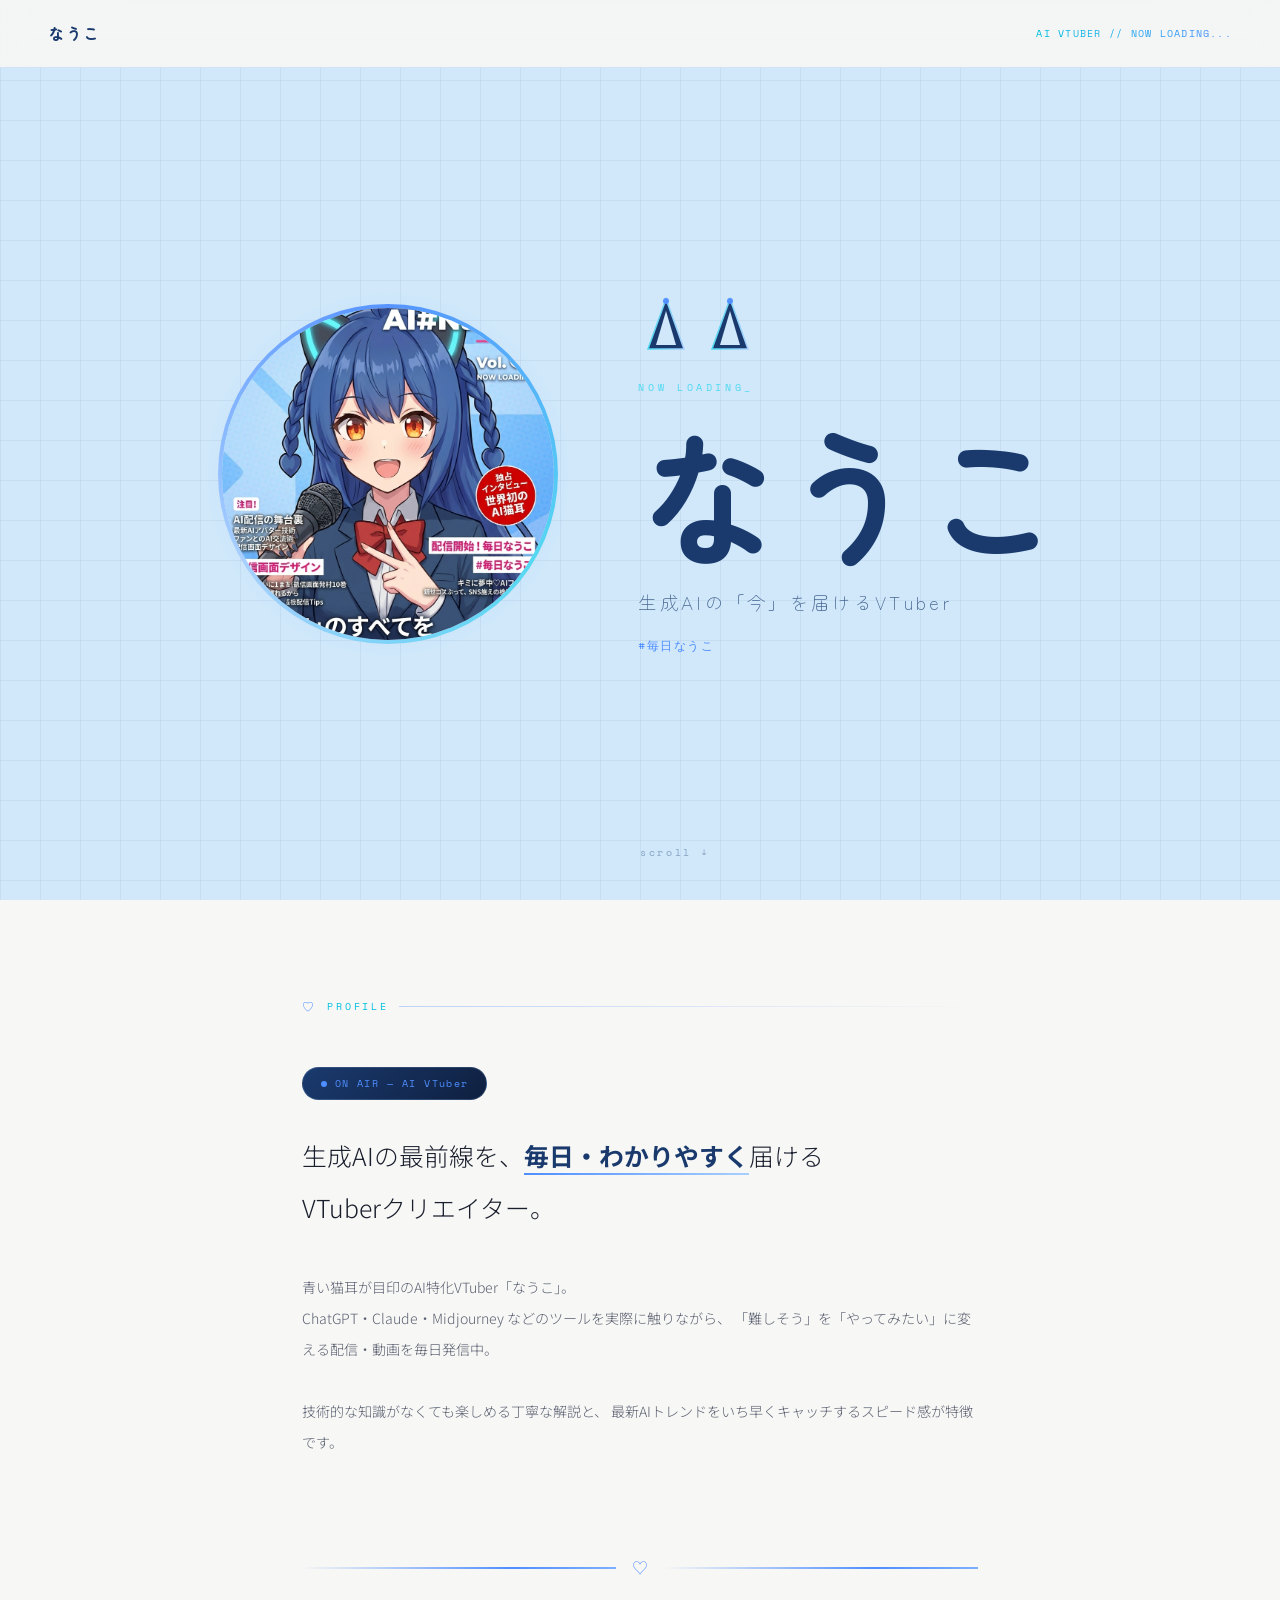
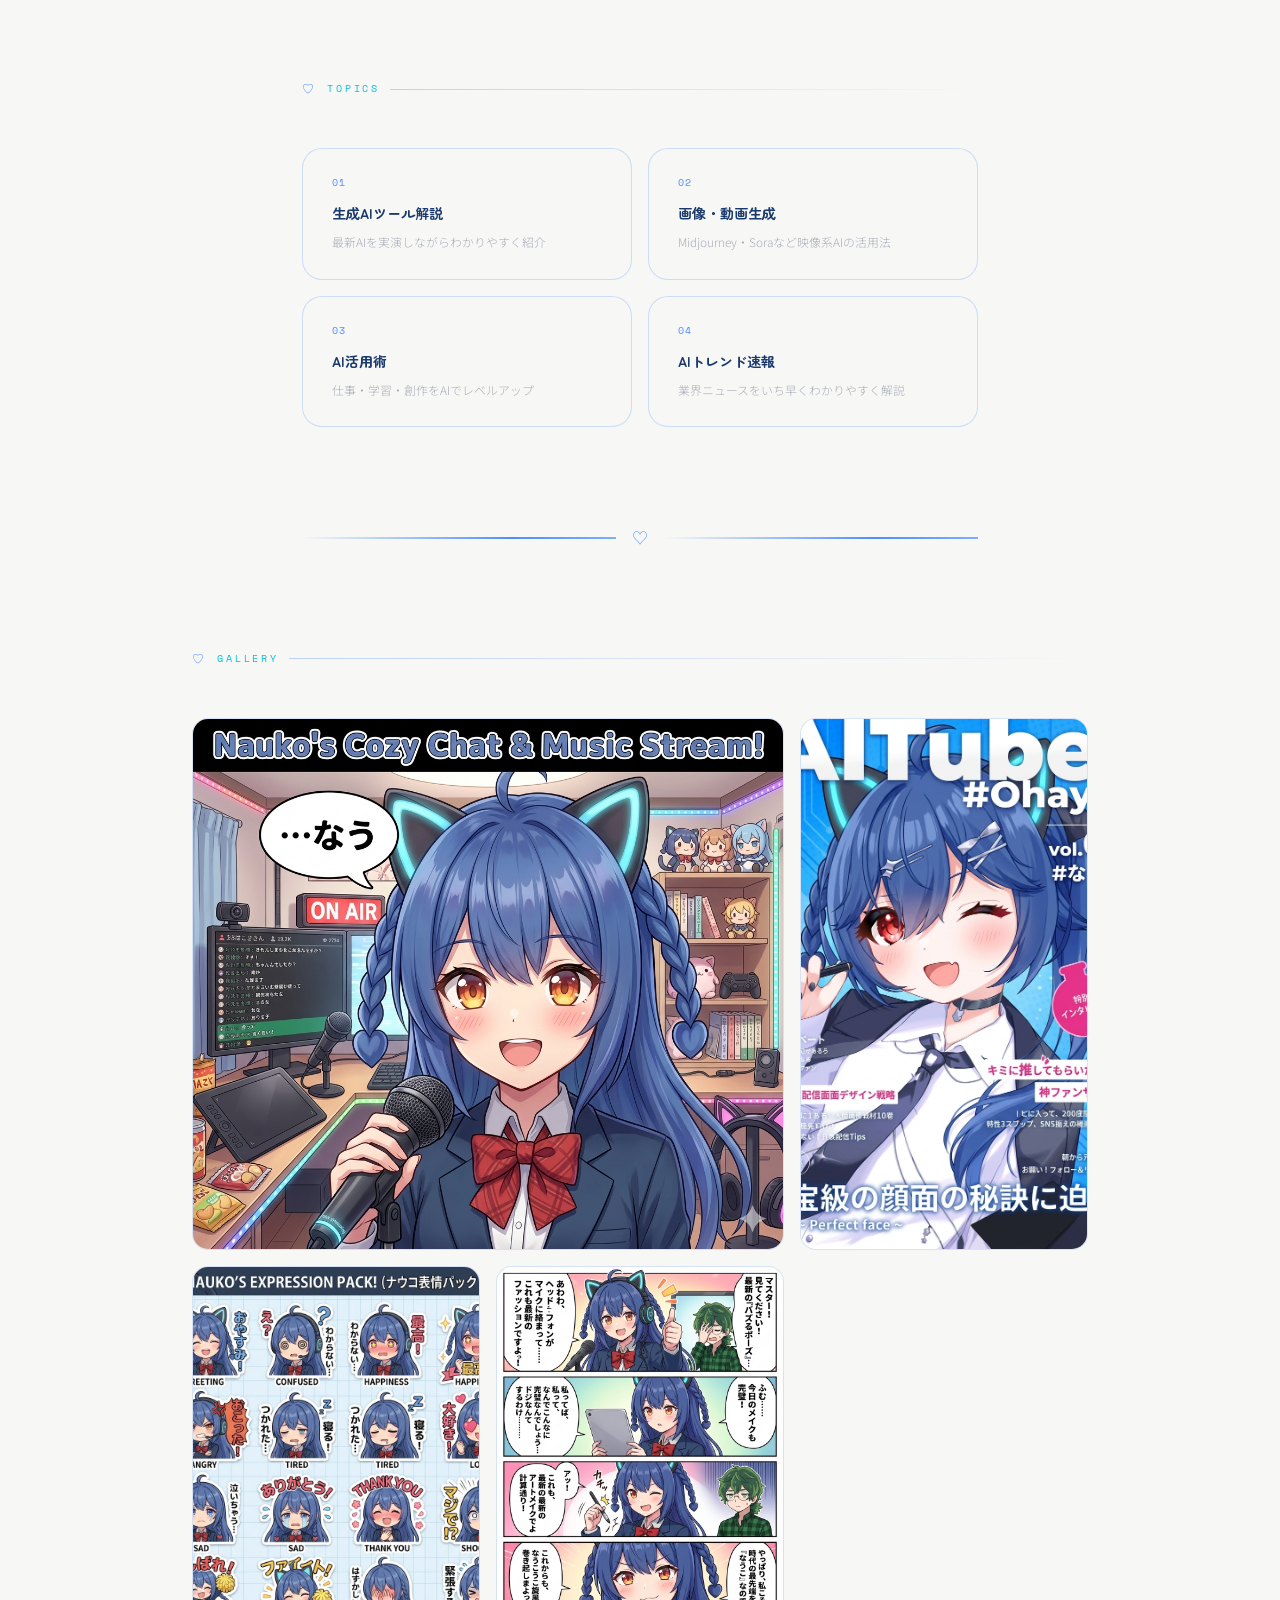
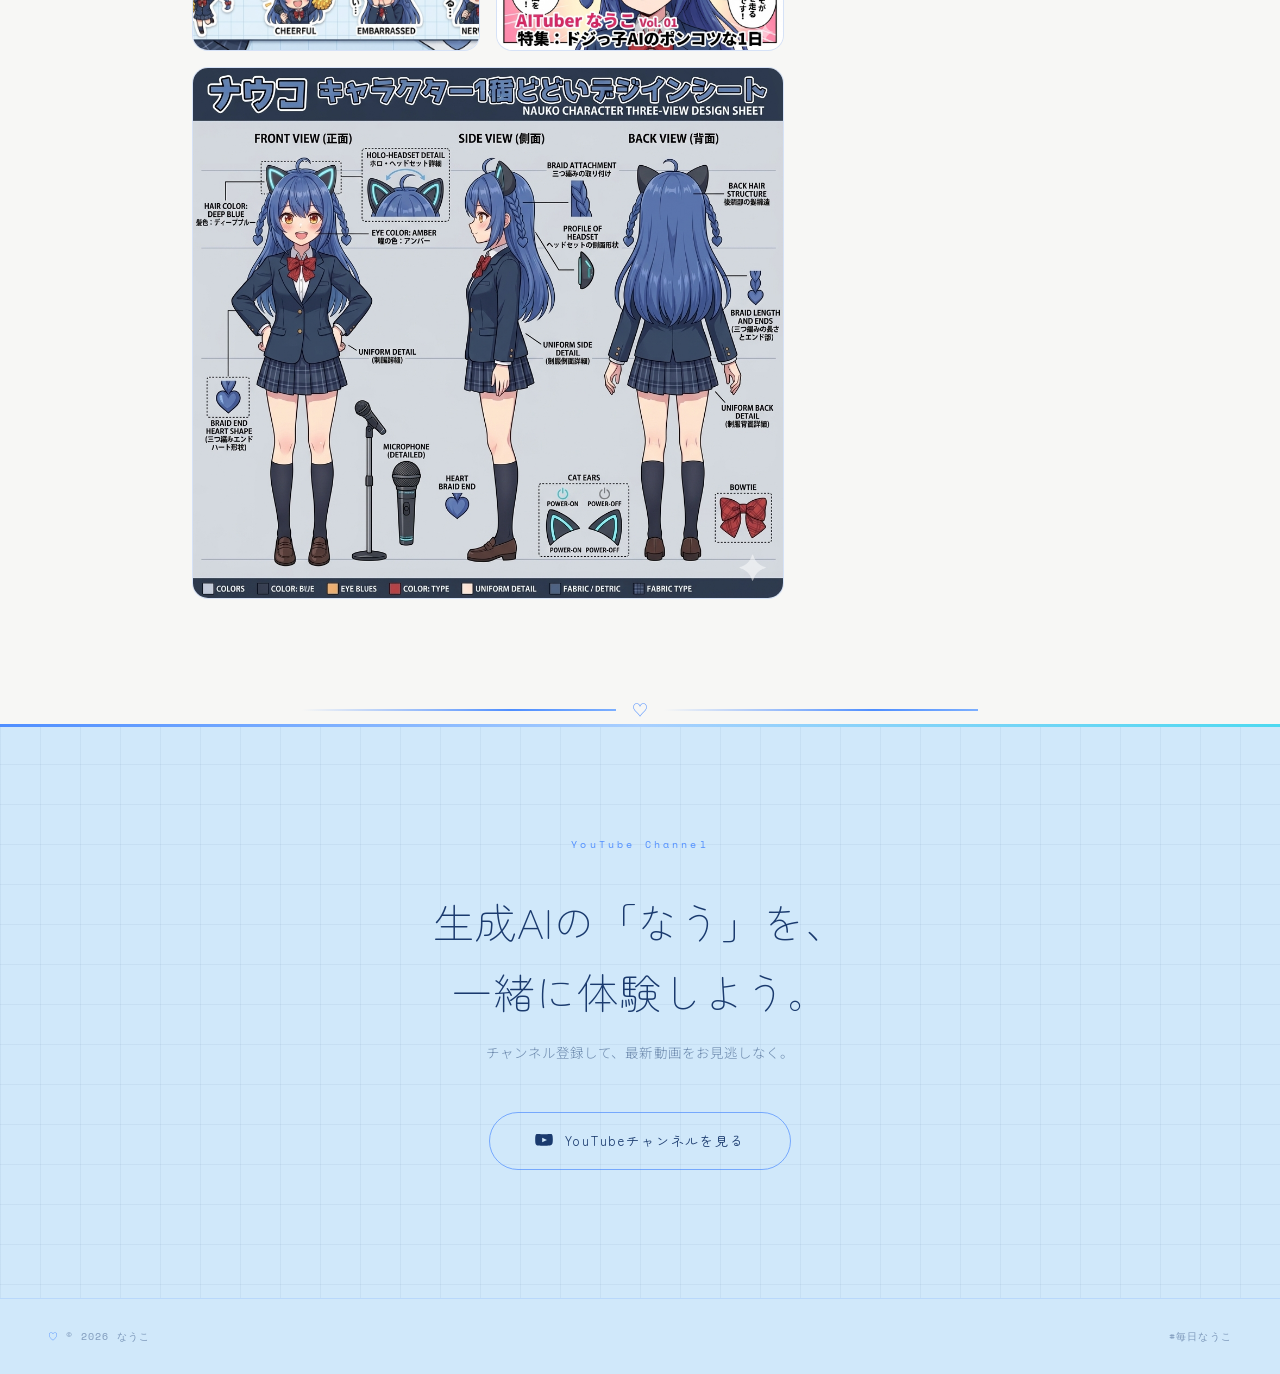
==== index.html @ aa9b9804 "Add index.html for GitHub Pages" ====
<!DOCTYPE html>
<html lang="ja">
<head>
  <meta charset="UTF-8">
  <meta name="viewport" content="width=device-width, initial-scale=1.0">
  <title>なうこ — AI VTuber</title>
  <link rel="preconnect" href="https://fonts.googleapis.com">
  <link rel="preconnect" href="https://fonts.gstatic.com" crossorigin>
  <link href="https://fonts.googleapis.com/css2?family=Noto+Serif+JP:wght@300;400;700&family=Noto+Sans+JP:wght@300;400;500&family=Space+Mono:wght@400;700&family=Zen+Maru+Gothic:wght@400;500;700&display=swap" rel="stylesheet">
  <link rel="stylesheet" href="style.css">
</head>
<body>

  <!-- Header -->
  <header>
    <a class="header-name" href="#">なうこ</a>
    <span class="header-tag">AI VTUBER // NOW LOADING...</span>
  </header>

  <!-- Hero -->
  <div class="hero">
    <div class="hero-scanline"></div>

    <!-- Floating particles (CSS only) -->
    <div class="hero-particles" aria-hidden="true">
      <span class="particle heart" style="--x:8%;--d:0s;--s:1.1"></span>
      <span class="particle heart" style="--x:78%;--d:1.3s;--s:0.85"></span>
      <span class="particle heart" style="--x:32%;--d:2.6s;--s:1.3"></span>
      <span class="particle heart" style="--x:58%;--d:0.7s;--s:0.95"></span>
      <span class="particle heart" style="--x:90%;--d:3.2s;--s:1.0"></span>
      <span class="particle star" style="--x:20%;--d:0.4s;--s:0.9"></span>
      <span class="particle star" style="--x:48%;--d:1.9s;--s:1.2"></span>
      <span class="particle star" style="--x:68%;--d:3.0s;--s:0.75"></span>
      <span class="particle star" style="--x:42%;--d:0.9s;--s:1.1"></span>
      <span class="particle star" style="--x:14%;--d:3.6s;--s:0.85"></span>
    </div>

    <!-- Two-column inner layout -->
    <div class="hero-inner">

      <!-- Left: character image -->
      <div class="hero-char">
        <div class="char-glow-ring">
          <img src="images/nauko.png" alt="なうこ" class="char-img">
        </div>
      </div>

      <!-- Right: text content -->
      <div class="hero-text">
        <!-- Cat ears SVG -->
        <div class="hero-ears">
          <svg width="120" height="60" viewBox="0 0 120 60" fill="none" xmlns="http://www.w3.org/2000/svg">
            <defs>
              <linearGradient id="earGrad" x1="0%" y1="0%" x2="100%" y2="0%">
                <stop offset="0%" stop-color="#4dd9f0"/>
                <stop offset="100%" stop-color="#a8cfff"/>
              </linearGradient>
            </defs>
            <!-- Left ear -->
            <polygon points="10,58 28,8 46,58" fill="#1a3a6e" stroke="url(#earGrad)" stroke-width="1.5"/>
            <polygon points="18,54 28,20 38,54" fill="#d0e8fa"/>
            <!-- Right ear -->
            <polygon points="74,58 92,8 110,58" fill="#1a3a6e" stroke="url(#earGrad)" stroke-width="1.5"/>
            <polygon points="82,54 92,20 102,54" fill="#d0e8fa"/>
            <!-- Pink glow dots at tips -->
            <circle cx="28" cy="10" r="3" fill="#4f8eff" opacity="0.95"/>
            <circle cx="92" cy="10" r="3" fill="#4f8eff" opacity="0.95"/>
          </svg>
        </div>

        <p class="hero-loading">NOW LOADING<span class="cursor">_</span></p>
        <h1 class="hero-name">なうこ</h1>
        <p class="hero-tagline">生成AIの「今」を届けるVTuber</p>
        <p class="hero-hashtag">#毎日なうこ</p>
      </div>

    </div><!-- /.hero-inner -->

    <span class="hero-scroll">scroll ↓</span>
  </div>

  <!-- About -->
  <section class="reveal">
    <p class="section-label">Profile</p>
    <div class="profile-badge">
      <span class="dot"></span>
      ON AIR — AI VTuber
    </div>
    <p class="about-lead">
      生成AIの最前線を、<strong>毎日・わかりやすく</strong>届ける<br>
      VTuberクリエイター。
    </p>
    <p class="about-body">
      青い猫耳が目印のAI特化VTuber「なうこ」。<br>
      ChatGPT・Claude・Midjourney などのツールを実際に触りながら、
      「難しそう」を「やってみたい」に変える配信・動画を毎日発信中。<br><br>
      技術的な知識がなくても楽しめる丁寧な解説と、
      最新AIトレンドをいち早くキャッチするスピード感が特徴です。
    </p>
  </section>

  <div class="ribbon-divider" aria-hidden="true">
    <span class="ribbon-line"></span>
    <span class="ribbon-icon">♡</span>
    <span class="ribbon-line"></span>
  </div>

  <!-- Topics -->
  <section class="reveal">
    <p class="section-label">Topics</p>
    <div class="topics-grid">
      <div class="topic-item">
        <p class="topic-num">01</p>
        <p class="topic-title">生成AIツール解説</p>
        <p class="topic-desc">最新AIを実演しながらわかりやすく紹介</p>
      </div>
      <div class="topic-item">
        <p class="topic-num">02</p>
        <p class="topic-title">画像・動画生成</p>
        <p class="topic-desc">Midjourney・Soraなど映像系AIの活用法</p>
      </div>
      <div class="topic-item">
        <p class="topic-num">03</p>
        <p class="topic-title">AI活用術</p>
        <p class="topic-desc">仕事・学習・創作をAIでレベルアップ</p>
      </div>
      <div class="topic-item">
        <p class="topic-num">04</p>
        <p class="topic-title">AIトレンド速報</p>
        <p class="topic-desc">業界ニュースをいち早くわかりやすく解説</p>
      </div>
    </div>
  </section>

  <div class="ribbon-divider" aria-hidden="true">
    <span class="ribbon-line"></span>
    <span class="ribbon-icon">♡</span>
    <span class="ribbon-line"></span>
  </div>

  <!-- Gallery -->
  <section class="gallery-section reveal">
    <p class="section-label">Gallery</p>
    <div class="gallery-grid">
      <div class="gallery-item wide">
        <img src="images/nauko_stream.png" alt="なうこ ストリーム配信">
      </div>
      <div class="gallery-item">
        <img src="images/nauko_happy.png" alt="なうこ 表紙">
      </div>
      <div class="gallery-item">
        <img src="images/nauko_expressions.png" alt="なうこ 表情パック">
      </div>
      <div class="gallery-item">
        <img src="images/nauko_comic.png" alt="なうこ コミック">
      </div>
      <div class="gallery-item wide">
        <img src="images/nauko_design.png" alt="なうこ キャラクターデザイン">
      </div>
    </div>
  </section>

  <div class="ribbon-divider" aria-hidden="true">
    <span class="ribbon-line"></span>
    <span class="ribbon-icon">♡</span>
    <span class="ribbon-line"></span>
  </div>

  <!-- CTA -->
  <div class="cta-section reveal">
    <div class="cta-inner">
      <p class="cta-eyebrow">YouTube Channel</p>
      <h2 class="cta-heading">
        生成AIの「なう」を、<br>一緒に体験しよう。
      </h2>
      <p class="cta-sub">チャンネル登録して、最新動画をお見逃しなく。</p>
      <a href="https://www.youtube.com/@nauko" class="btn-yt" target="_blank" rel="noopener">
        <svg width="18" height="13" viewBox="0 0 18 13" fill="currentColor" xmlns="http://www.w3.org/2000/svg">
          <path d="M17.6 2.1S17.4.9 16.8.3C16.1-.4 15.3-.4 15 0 12.6.2 9 .2 9 .2S5.4.2 3 0C2.7-.4 1.9-.4 1.2.3.6.9.4 2.1.4 2.1S.2 3.5.2 4.9v1.3c0 1.4.2 2.8.2 2.8s.2 1.2.8 1.8c.7.7 1.7.7 2.1.8C4.6 11.8 9 11.8 9 11.8s3.6 0 6-.2c.3-.4 1.1-.4 1.8-1.1.6-.6.8-1.8.8-1.8s.2-1.4.2-2.8V4.9C17.8 3.5 17.6 2.1 17.6 2.1zM7.2 8.2V3.8l4.8 2.2-4.8 2.2z"/>
        </svg>
        <span>YouTubeチャンネルを見る</span>
      </a>
    </div>
  </div>

  <!-- Footer -->
  <footer>
    <span>© 2026 なうこ</span>
    <span>#毎日なうこ</span>
  </footer>

  <script>
    const io = new IntersectionObserver(entries => {
      entries.forEach(e => {
        if (e.isIntersecting) { e.target.classList.add('visible'); io.unobserve(e.target); }
      });
    }, { threshold: 0.1 });
    document.querySelectorAll('.reveal').forEach(el => io.observe(el));
  </script>
</body>
</html>
---- style.css ----
:root {
  --navy: #1a3a6e;
  --navy-deep: #d0e8fa;
  --cyan: #4dd9f0;
  --cyan-glow: #00bfe0;
  --red: #c0392b;
  --paper: #f7f7f5;
  --paper-tint: #eeecea;
  --ink: #1a1f2e;
  --ink-soft: #5a6070;
  --ink-faint: #a8adb8;
  --line: #dcdde0;
  /* ── Blue & White palette ── */
  --pink:           #4f8eff;
  --pink-soft:      rgba(79,142,255,0.18);
  --pink-glow:      rgba(79,142,255,0.45);
  --lavender:       #a8cfff;
  --lavender-soft:  rgba(168,207,255,0.18);
  --lavender-glow:  rgba(168,207,255,0.45);
  --char-size:      min(340px, 82vw);
}

*, *::before, *::after { box-sizing: border-box; margin: 0; padding: 0; }
html { scroll-behavior: smooth; }

body {
  font-family: 'Noto Sans JP', sans-serif;
  font-weight: 300;
  background: var(--paper);
  color: var(--ink);
  line-height: 1.8;
  overflow-x: hidden;
}

/* ── Animations ── */
@keyframes fadeUp {
  from { opacity: 0; transform: translateY(22px); }
  to   { opacity: 1; transform: translateY(0); }
}
@keyframes glowPulse {
  0%,100% { text-shadow: 0 0 8px rgba(77,217,240,0.4); }
  50%      { text-shadow: 0 0 22px rgba(77,217,240,0.9), 0 0 40px rgba(77,217,240,0.3); }
}
@keyframes scanline {
  0%   { transform: translateY(-100%); }
  100% { transform: translateY(100vh); }
}
@keyframes blink {
  0%,100% { opacity: 1; }
  50%      { opacity: 0; }
}
@keyframes earGlow {
  0%,100% { filter: drop-shadow(0 0 6px var(--cyan)); }
  50%      { filter: drop-shadow(0 0 18px var(--cyan)) drop-shadow(0 0 32px rgba(77,217,240,0.5)); }
}
@keyframes glowPulsePink {
  0%,100% { text-shadow: 0 0 8px rgba(77,217,240,0.4), 0 0 12px rgba(79,142,255,0.2); }
  50%      { text-shadow: 0 0 22px rgba(77,217,240,0.9), 0 0 40px rgba(79,142,255,0.4), 0 0 60px rgba(168,207,255,0.3); }
}
@keyframes floatChar {
  0%,100% { transform: translateY(0px) rotate(-1deg); }
  50%      { transform: translateY(-14px) rotate(1deg); }
}
@keyframes twinkle {
  0%,100% { opacity: 0; transform: scale(0.4) rotate(0deg); }
  50%      { opacity: 1; transform: scale(1) rotate(180deg); }
}
@keyframes floatHeart {
  0%   { opacity: 0; transform: translateY(0) scale(0.6); }
  20%  { opacity: 0.85; }
  100% { opacity: 0; transform: translateY(-130px) scale(1.1); }
}
@keyframes popIn {
  0%   { opacity: 0; transform: scale(0.7) translateY(30px); }
  70%  { opacity: 1; transform: scale(1.06) translateY(-6px); }
  100% { transform: scale(1) translateY(0); }
}
@keyframes ribbonWave {
  0%,100% { background-position: 0% 50%; }
  50%      { background-position: 100% 50%; }
}

/* ── Header ── */
header {
  position: fixed;
  top: 0; left: 0; right: 0;
  z-index: 100;
  display: flex;
  justify-content: space-between;
  align-items: center;
  padding: 1.2rem 3rem;
  background: rgba(247,247,245,0.92);
  backdrop-filter: blur(12px);
  border-bottom: 1px solid rgba(79,142,255,0.2);
}

.header-name {
  font-family: 'Zen Maru Gothic', 'Noto Sans JP', sans-serif;
  font-weight: 700;
  font-size: 1rem;
  letter-spacing: 0.1em;
  color: var(--navy);
  text-decoration: none;
  transition: color 0.2s;
}

.header-name:hover {
  background: linear-gradient(135deg, var(--pink), var(--lavender));
  -webkit-background-clip: text;
  -webkit-text-fill-color: transparent;
  background-clip: text;
}

.header-tag {
  font-family: 'Space Mono', monospace;
  font-size: 0.65rem;
  letter-spacing: 0.12em;
  background: linear-gradient(90deg, var(--cyan-glow), var(--pink));
  -webkit-background-clip: text;
  -webkit-text-fill-color: transparent;
  background-clip: text;
}

/* ── Hero ── */
.hero {
  min-height: 100svh;
  background: var(--navy-deep);
  display: flex;
  flex-direction: column;
  justify-content: center;
  align-items: center;
  text-align: center;
  padding: 8rem 2rem 5rem;
  position: relative;
  overflow: hidden;
}

/* Subtle grid texture */
.hero::before {
  content: '';
  position: absolute;
  inset: 0;
  background-image:
    linear-gradient(rgba(26,58,110,0.06) 1px, transparent 1px),
    linear-gradient(90deg, rgba(26,58,110,0.06) 1px, transparent 1px);
  background-size: 40px 40px;
}

/* Scanline effect */
.hero-scanline {
  position: absolute;
  top: 0; left: 0; right: 0;
  height: 2px;
  background: linear-gradient(90deg, transparent, rgba(77,217,240,0.15), transparent);
  animation: scanline 6s linear infinite;
  pointer-events: none;
}

/* ── Hero inner two-column ── */
.hero-inner {
  display: flex;
  flex-direction: row;
  align-items: center;
  justify-content: center;
  gap: 5rem;
  width: 100%;
  max-width: 1020px;
  padding: 0 2rem;
  position: relative;
  z-index: 2;
}

.hero-text {
  display: flex;
  flex-direction: column;
  align-items: flex-start;
  text-align: left;
}

/* ── Character image ── */
.hero-char {
  flex-shrink: 0;
  display: flex;
  align-items: center;
  justify-content: center;
}

.char-glow-ring {
  width: var(--char-size);
  height: var(--char-size);
  border-radius: 50%;
  padding: 4px;
  background: conic-gradient(
    var(--pink)    0deg,
    var(--cyan)    120deg,
    var(--lavender) 240deg,
    var(--pink)    360deg
  );
  position: relative;
  animation:
    popIn 1s cubic-bezier(0.34,1.56,0.64,1) both 0.2s,
    floatChar 5s ease-in-out 1.2s infinite;
}

.char-glow-ring::before {
  content: '';
  position: absolute;
  inset: -14px;
  border-radius: 50%;
  background: radial-gradient(circle, var(--pink-glow) 0%, var(--lavender-glow) 40%, transparent 70%);
  z-index: -1;
  animation: glowPulse 3s ease-in-out infinite;
}

.char-glow-ring::after {
  content: '';
  position: absolute;
  inset: 4px;
  border-radius: 50%;
  background: var(--navy-deep);
  z-index: 0;
}

.char-img {
  width: 100%;
  height: 100%;
  object-fit: cover;
  border-radius: 50%;
  position: relative;
  z-index: 1;
  display: block;
}

/* ── Particle system ── */
.hero-particles {
  position: absolute;
  inset: 0;
  pointer-events: none;
  z-index: 1;
  overflow: hidden;
}

.particle {
  position: absolute;
  bottom: -20px;
  left: var(--x, 50%);
  font-size: calc(16px * var(--s, 1));
  opacity: 0;
  animation: floatHeart calc(4s + var(--s, 1) * 1.5s) ease-in infinite;
  animation-delay: var(--d, 0s);
  user-select: none;
}

.particle.heart::before { content: '♡'; color: var(--pink); }
.particle.star::before  { content: '✦'; color: var(--lavender); }

/* Cat ear SVG */
.hero-ears {
  position: relative;
  z-index: 2;
  margin-bottom: 1.2rem;
  animation: fadeUp 0.9s ease both 0.1s, earGlow 3s ease-in-out 1.5s infinite;
}

.hero-loading {
  font-family: 'Space Mono', monospace;
  font-size: 0.65rem;
  letter-spacing: 0.35em;
  color: var(--cyan);
  margin-bottom: 1.4rem;
  position: relative;
  z-index: 2;
  animation: fadeUp 0.9s ease both 0.25s;
}

.hero-loading .cursor {
  animation: blink 1s step-end infinite;
}

.hero-name {
  font-family: 'Zen Maru Gothic', 'Noto Sans JP', sans-serif;
  font-weight: 700;
  font-size: clamp(4rem, 12vw, 9rem);
  letter-spacing: -0.02em;
  line-height: 1;
  color: var(--navy);
  position: relative;
  z-index: 2;
  animation: fadeUp 0.9s ease both 0.35s, glowPulsePink 4s ease-in-out 2s infinite;
}

.hero-tagline {
  margin-top: 1.4rem;
  font-family: 'Zen Maru Gothic', 'Noto Sans JP', sans-serif;
  font-size: clamp(0.9rem, 2vw, 1.15rem);
  color: rgba(26,58,110,0.75);
  letter-spacing: 0.18em;
  position: relative;
  z-index: 2;
  animation: fadeUp 0.9s ease both 0.5s;
}

.hero-hashtag {
  margin-top: 1rem;
  font-family: 'Space Mono', monospace;
  font-size: 0.75rem;
  color: var(--pink);
  letter-spacing: 0.12em;
  position: relative;
  z-index: 2;
  animation: fadeUp 0.9s ease both 0.65s;
}

.hero-scroll {
  position: absolute;
  bottom: 2.4rem;
  left: 50%;
  transform: translateX(-50%);
  font-family: 'Space Mono', monospace;
  font-size: 0.6rem;
  letter-spacing: 0.28em;
  color: rgba(26,58,110,0.4);
  z-index: 2;
  animation: fadeUp 1.2s ease both 1s;
}

/* ── Sections ── */
section {
  max-width: 740px;
  margin: 0 auto;
  padding: 6rem 2rem;
}

.section-label {
  font-family: 'Space Mono', monospace;
  font-size: 0.62rem;
  letter-spacing: 0.3em;
  text-transform: uppercase;
  color: var(--cyan-glow);
  margin-bottom: 3rem;
  display: flex;
  align-items: center;
  gap: 0.6rem;
}

.section-label::before {
  content: '♡';
  color: var(--pink);
  font-size: 0.75rem;
  animation: twinkle 2s ease-in-out infinite;
}

.section-label::after {
  content: '';
  flex: 1;
  height: 1px;
  background: linear-gradient(90deg, rgba(79,142,255,0.35), transparent);
}

/* ── About ── */
.about-lead {
  font-family: 'Noto Sans JP', sans-serif;
  font-size: clamp(1.2rem, 2.8vw, 1.55rem);
  font-weight: 300;
  line-height: 2.1;
  color: var(--ink);
  margin-bottom: 2.4rem;
}

.about-lead strong {
  font-weight: 700;
  color: var(--navy);
  position: relative;
}

.about-lead strong::after {
  content: '';
  position: absolute;
  bottom: -2px;
  left: 0; right: 0;
  height: 2px;
  background: linear-gradient(90deg, var(--pink), var(--lavender));
}

.about-body {
  font-size: 0.88rem;
  color: var(--ink-soft);
  line-height: 2.2;
}

/* Profile badge */
.profile-badge {
  display: inline-flex;
  align-items: center;
  gap: 0.5rem;
  background: linear-gradient(135deg, var(--navy), #0f2040);
  color: var(--pink);
  font-family: 'Space Mono', monospace;
  font-size: 0.65rem;
  letter-spacing: 0.14em;
  padding: 0.4rem 1.1rem;
  margin-bottom: 1.8rem;
  border-radius: 999px;
  border: 1px solid var(--lavender-soft);
}

.profile-badge span.dot {
  width: 6px; height: 6px;
  border-radius: 50%;
  background: var(--pink);
  display: inline-block;
  animation: blink 1.4s ease-in-out infinite;
}

/* ── Topics ── */
.topics-grid {
  display: grid;
  grid-template-columns: 1fr 1fr;
  gap: 16px;
  background: transparent;
  border: none;
  margin-top: 0;
}

.topic-item {
  background: var(--paper);
  padding: 1.6rem 1.8rem;
  transition: transform 0.22s cubic-bezier(0.34,1.56,0.64,1),
              box-shadow 0.22s ease,
              background 0.2s;
  position: relative;
  overflow: hidden;
  border-radius: 20px;
  border: 1.5px solid rgba(79,142,255,0.25);
}

.topic-item::before {
  content: '';
  position: absolute;
  inset: 0;
  border-radius: 20px;
  background: linear-gradient(135deg, var(--pink-soft), var(--lavender-soft));
  opacity: 0;
  transition: opacity 0.25s ease;
}

.topic-item:hover {
  transform: translateY(-4px) scale(1.02);
  box-shadow: 0 12px 32px rgba(79,142,255,0.2), 0 4px 12px rgba(168,207,255,0.15);
}
.topic-item:hover::before { opacity: 1; }

.topic-num {
  font-family: 'Space Mono', monospace;
  font-size: 0.6rem;
  color: var(--pink);
  letter-spacing: 0.1em;
  margin-bottom: 0.6rem;
  position: relative;
  z-index: 1;
}

.topic-title {
  font-family: 'Zen Maru Gothic', 'Noto Sans JP', sans-serif;
  font-size: 0.88rem;
  font-weight: 700;
  color: var(--navy);
  margin-bottom: 0.35rem;
  position: relative;
  z-index: 1;
}

.topic-desc {
  font-size: 0.74rem;
  color: var(--ink-faint);
  line-height: 1.75;
  position: relative;
  z-index: 1;
}

/* ── Ribbon divider ── */
.ribbon-divider {
  display: flex;
  align-items: center;
  gap: 1rem;
  max-width: 740px;
  margin: 0 auto;
  padding: 0 2rem;
}

.ribbon-line {
  flex: 1;
  height: 2px;
  background: linear-gradient(90deg, transparent, var(--pink), var(--lavender), transparent);
  background-size: 200% 100%;
  animation: ribbonWave 3s ease-in-out infinite;
}

.ribbon-icon {
  color: var(--pink);
  font-size: 1rem;
  animation: twinkle 2s ease-in-out infinite;
}

/* ── Gallery ── */
.gallery-section {
  max-width: 960px;
  padding: 6rem 2rem;
}

.gallery-grid {
  display: grid;
  grid-template-columns: repeat(3, 1fr);
  gap: 16px;
}

.gallery-item {
  border-radius: 16px;
  overflow: hidden;
  border: 1.5px solid rgba(79,142,255,0.2);
  transition: transform 0.22s cubic-bezier(0.34,1.56,0.64,1),
              box-shadow 0.22s ease;
  background: var(--paper);
  position: relative;
}

.gallery-item.wide {
  grid-column: span 2;
}

.gallery-item img {
  width: 100%;
  height: 100%;
  object-fit: cover;
  display: block;
}

.gallery-item:hover {
  transform: translateY(-4px) scale(1.02);
  box-shadow: 0 12px 32px rgba(79,142,255,0.2);
}

/* ── CTA ── */
.cta-section {
  background: var(--navy-deep);
  padding: 7rem 2rem 8rem;
  text-align: center;
  position: relative;
  overflow: hidden;
}

.cta-section::before {
  content: '';
  position: absolute;
  inset: 0;
  background-image:
    linear-gradient(rgba(26,58,110,0.05) 1px, transparent 1px),
    linear-gradient(90deg, rgba(26,58,110,0.05) 1px, transparent 1px);
  background-size: 40px 40px;
}

.cta-section::after {
  content: '';
  position: absolute;
  top: 0; left: 0; right: 0;
  height: 3px;
  background: linear-gradient(90deg, var(--pink), var(--lavender), var(--cyan), var(--lavender), var(--pink));
  background-size: 200% 100%;
  animation: ribbonWave 4s linear infinite;
  z-index: 3;
}

.cta-inner { position: relative; z-index: 2; }

.cta-eyebrow {
  font-family: 'Space Mono', monospace;
  font-size: 0.62rem;
  letter-spacing: 0.32em;
  color: var(--pink);
  margin-bottom: 2rem;
}

.cta-heading {
  font-family: 'Zen Maru Gothic', 'Noto Sans JP', sans-serif;
  font-size: clamp(1.5rem, 4vw, 2.6rem);
  font-weight: 300;
  color: var(--navy);
  margin-bottom: 0.8rem;
  line-height: 1.7;
}

.cta-sub {
  font-size: 0.84rem;
  color: rgba(26,58,110,0.55);
  margin-bottom: 3rem;
  letter-spacing: 0.08em;
}

.btn-yt {
  display: inline-flex;
  align-items: center;
  gap: 0.75rem;
  background: transparent;
  color: var(--navy);
  text-decoration: none;
  font-family: 'Zen Maru Gothic', 'Noto Sans JP', sans-serif;
  font-size: 0.82rem;
  font-weight: 400;
  letter-spacing: 0.14em;
  padding: 1rem 2.8rem;
  border: 1.5px solid rgba(79,142,255,0.7);
  border-radius: 999px;
  position: relative;
  overflow: hidden;
  transition: color 0.25s, border-color 0.25s;
}

.btn-yt::before {
  content: '';
  position: absolute;
  inset: 0;
  background: linear-gradient(135deg, var(--pink), var(--lavender));
  border-radius: 999px;
  transform: translateX(-101%);
  transition: transform 0.3s cubic-bezier(0.4,0,0.2,1);
}

.btn-yt:hover {
  color: #fff;
  border-color: var(--pink);
}

.btn-yt:hover::before { transform: translateX(0); }

.btn-yt span, .btn-yt svg { position: relative; z-index: 1; }

/* ── Footer ── */
footer {
  background: var(--navy-deep);
  border-top: 1px solid rgba(79,142,255,0.18);
  padding: 1.8rem 3rem;
  display: flex;
  justify-content: space-between;
  align-items: center;
  font-family: 'Space Mono', monospace;
  font-size: 0.62rem;
  color: rgba(26,58,110,0.45);
  letter-spacing: 0.12em;
}

footer span:first-child::before {
  content: '♡ ';
  color: var(--pink);
}

/* ── Scroll reveal ── */
.reveal {
  opacity: 0;
  transform: translateY(18px);
  transition: opacity 0.75s ease, transform 0.75s ease;
}
.reveal.visible { opacity: 1; transform: none; }

/* ── Tablet/Mobile ── */
@media (max-width: 768px) {
  .hero-inner {
    flex-direction: column;
    gap: 2.5rem;
    padding-top: 2rem;
  }
  .hero-text {
    align-items: center;
    text-align: center;
  }
  :root { --char-size: min(260px, 70vw); }
  .gallery-grid {
    grid-template-columns: 1fr 1fr;
  }
  .gallery-item.wide {
    grid-column: span 1;
  }
}

@media (max-width: 600px) {
  header { padding: 1.2rem 1.5rem; }
  .topics-grid { grid-template-columns: 1fr; }
  .gallery-grid { grid-template-columns: 1fr; }
  footer { flex-direction: column; gap: 0.5rem; text-align: center; }
}
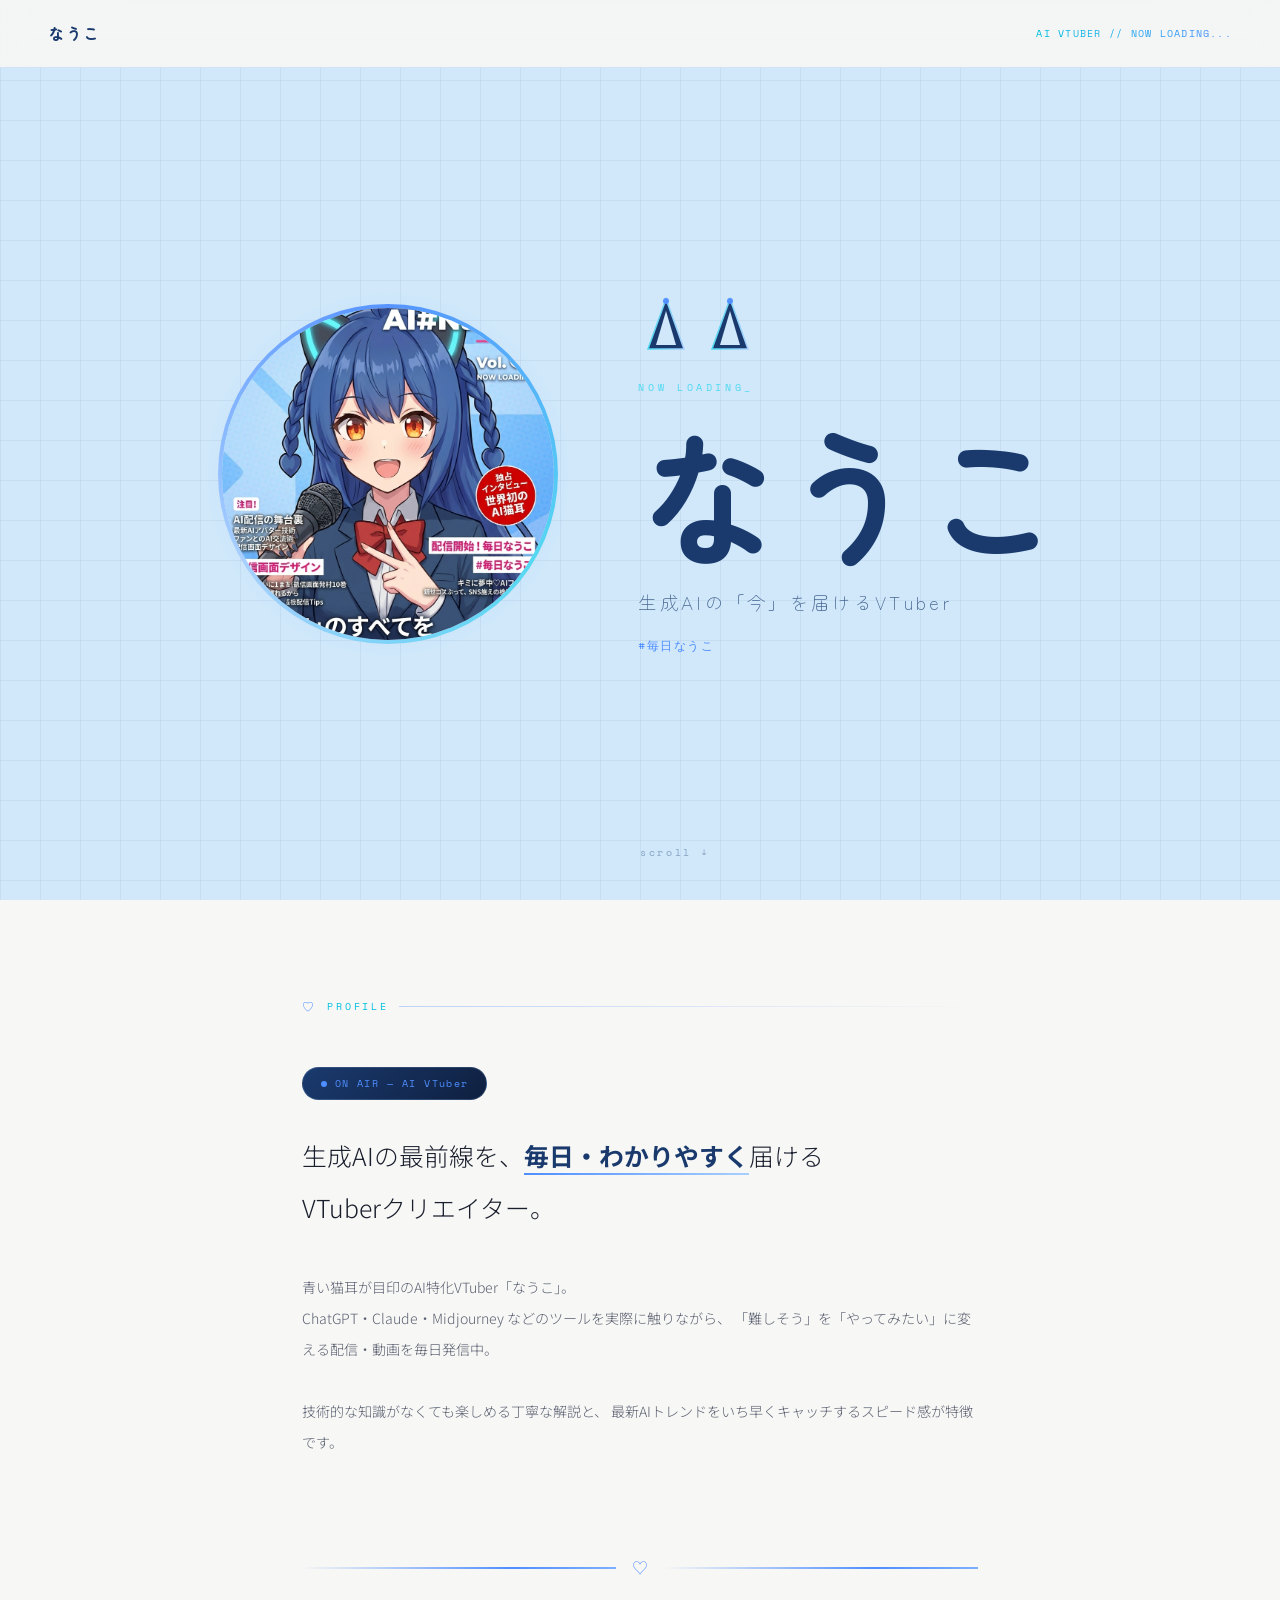
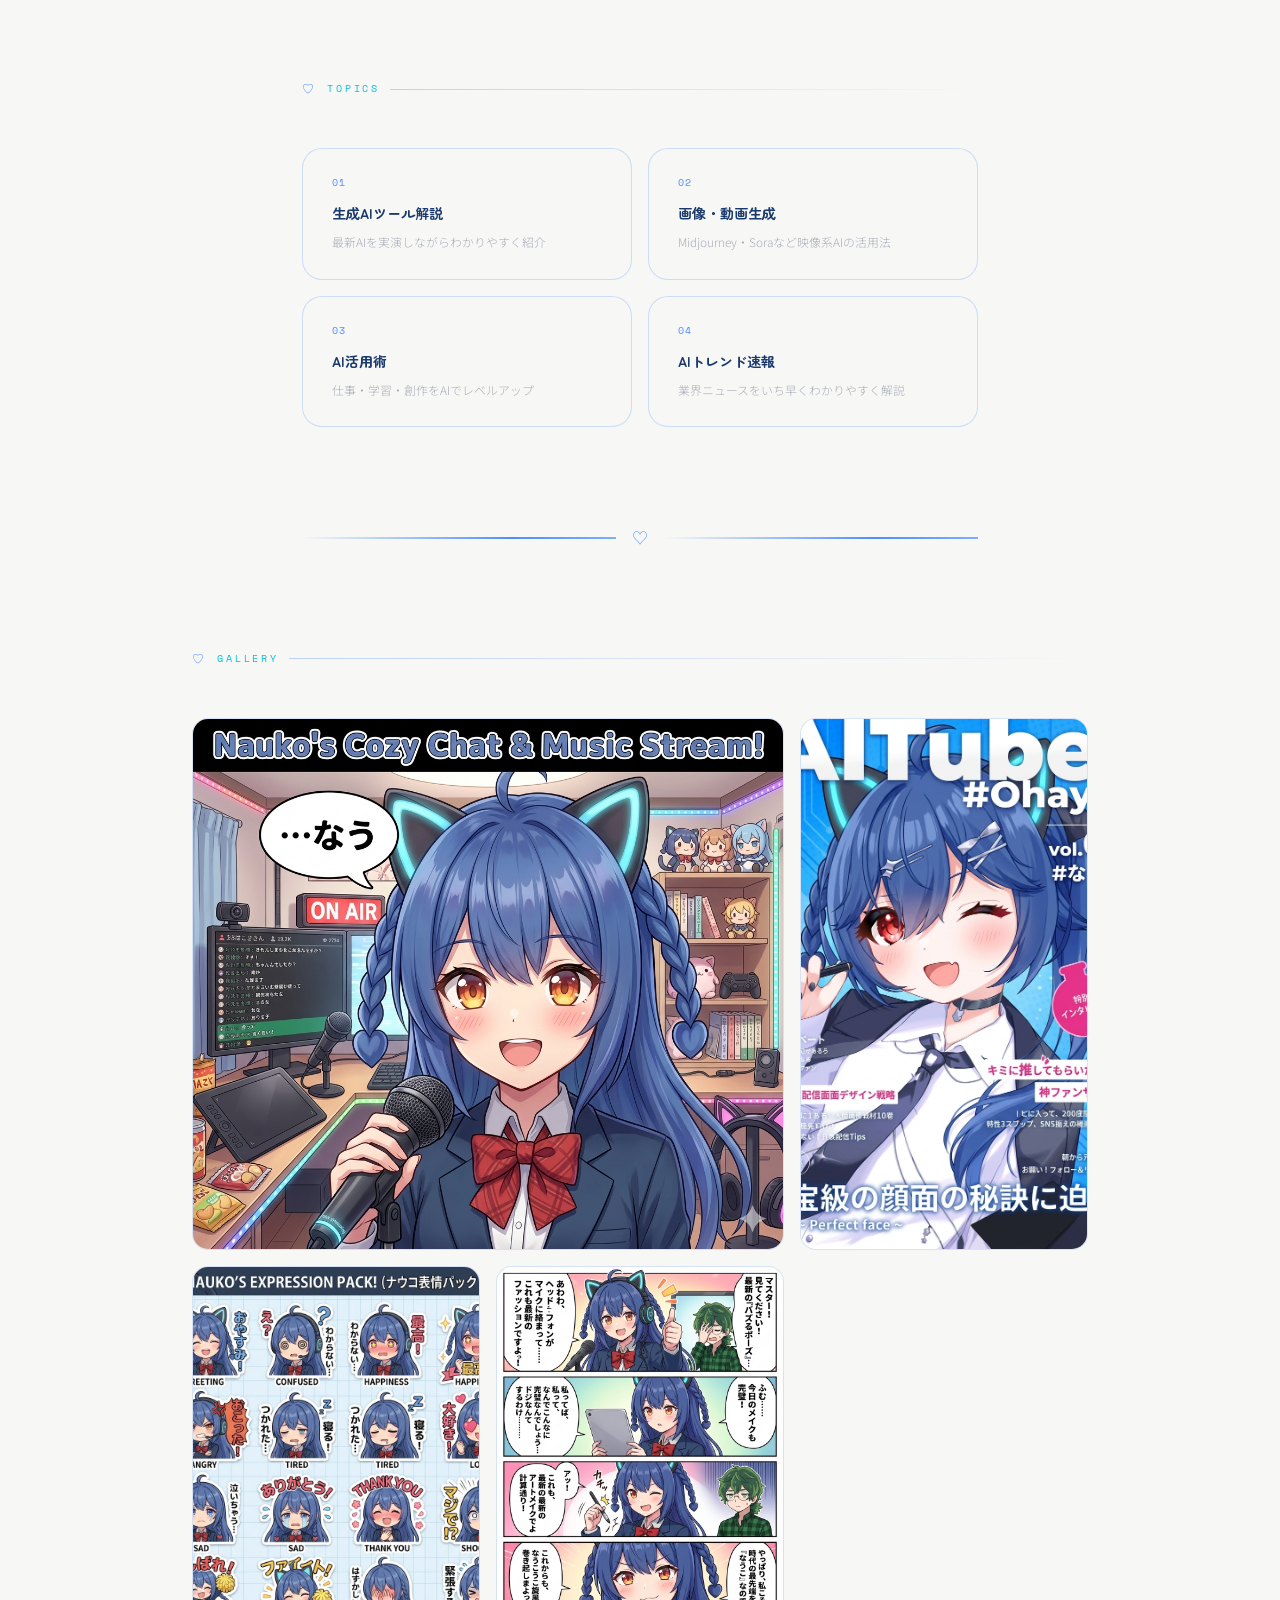
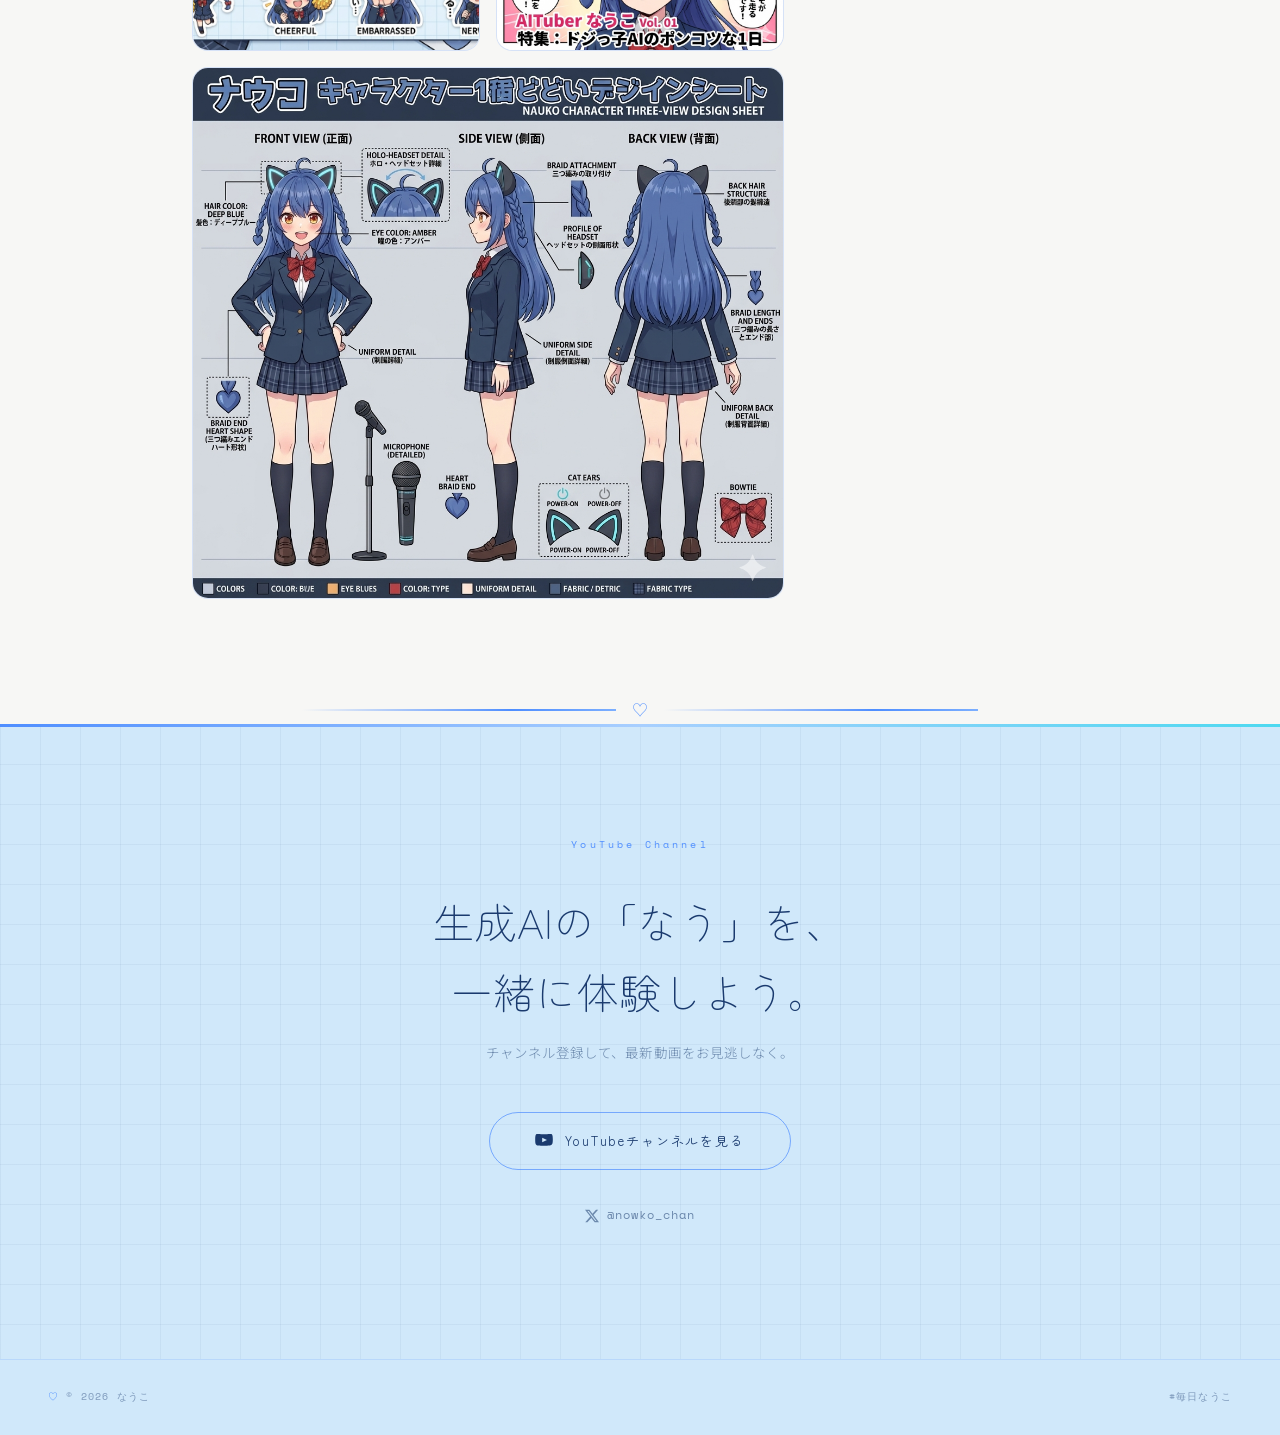
==== commit 9d612bc3: "Add X (Twitter) account link to CTA section Co-Authored-By: Claude Sonnet 5 <noreply@anthropic.com>" ====
--- a/index.html
+++ b/index.html
@@ -4,6 +4,24 @@
   <meta charset="UTF-8">
   <meta name="viewport" content="width=device-width, initial-scale=1.0">
   <title>なうこ — AI VTuber</title>
+
+  <!-- Favicon -->
+  <link rel="icon" type="image/png" href="https://nowkoai.github.io/nauko-lp/images/nauko.png">
+  <link rel="apple-touch-icon" href="https://nowkoai.github.io/nauko-lp/images/nauko.png">
+
+  <!-- OGP / SNS シェア用アイキャッチ -->
+  <meta property="og:type" content="website">
+  <meta property="og:url" content="https://nowkoai.github.io/nauko-lp/">
+  <meta property="og:title" content="なうこ — AI VTuber">
+  <meta property="og:description" content="生成AIの「今」を毎日わかりやすく届けるVTuberクリエイター。ChatGPT・Claude・Midjourneyなどを実際に触りながら配信中。#毎日なうこ">
+  <meta property="og:image" content="https://nowkoai.github.io/nauko-lp/images/nauko_stream.png">
+  <meta property="og:image:width" content="1200">
+  <meta property="og:image:height" content="630">
+  <meta name="twitter:card" content="summary_large_image">
+  <meta name="twitter:title" content="なうこ — AI VTuber">
+  <meta name="twitter:description" content="生成AIの「今」を毎日わかりやすく届けるVTuberクリエイター。#毎日なうこ">
+  <meta name="twitter:image" content="https://nowkoai.github.io/nauko-lp/images/nauko_stream.png">
+
   <link rel="preconnect" href="https://fonts.googleapis.com">
   <link rel="preconnect" href="https://fonts.gstatic.com" crossorigin>
   <link href="https://fonts.googleapis.com/css2?family=Noto+Serif+JP:wght@300;400;700&family=Noto+Sans+JP:wght@300;400;500&family=Space+Mono:wght@400;700&family=Zen+Maru+Gothic:wght@400;500;700&display=swap" rel="stylesheet">
@@ -180,6 +198,15 @@
         </svg>
         <span>YouTubeチャンネルを見る</span>
       </a>
+
+      <div class="cta-socials">
+        <a href="https://x.com/nowko_chan" class="social-link" target="_blank" rel="noopener">
+          <svg viewBox="0 0 24 24" fill="currentColor" xmlns="http://www.w3.org/2000/svg">
+            <path d="M18.901 1.153h3.68l-8.04 9.19L24 22.846h-7.406l-5.8-7.584-6.638 7.584H.474l8.6-9.83L0 1.154h7.594l5.243 6.932ZM17.61 20.644h2.039L6.486 3.24H4.298Z"/>
+          </svg>
+          <span>@nowko_chan</span>
+        </a>
+      </div>
     </div>
   </div>
 
--- a/style.css
+++ b/style.css
@@ -634,6 +634,24 @@
 
 .btn-yt span, .btn-yt svg { position: relative; z-index: 1; }
 
+.cta-socials { margin-top: 2rem; }
+
+.social-link {
+  display: inline-flex;
+  align-items: center;
+  gap: 0.5rem;
+  color: rgba(26,58,110,0.55);
+  text-decoration: none;
+  font-family: 'Space Mono', monospace;
+  font-size: 0.72rem;
+  letter-spacing: 0.08em;
+  transition: color 0.2s;
+}
+
+.social-link svg { width: 14px; height: 14px; }
+
+.social-link:hover { color: var(--navy); }
+
 /* ── Footer ── */
 footer {
   background: var(--navy-deep);
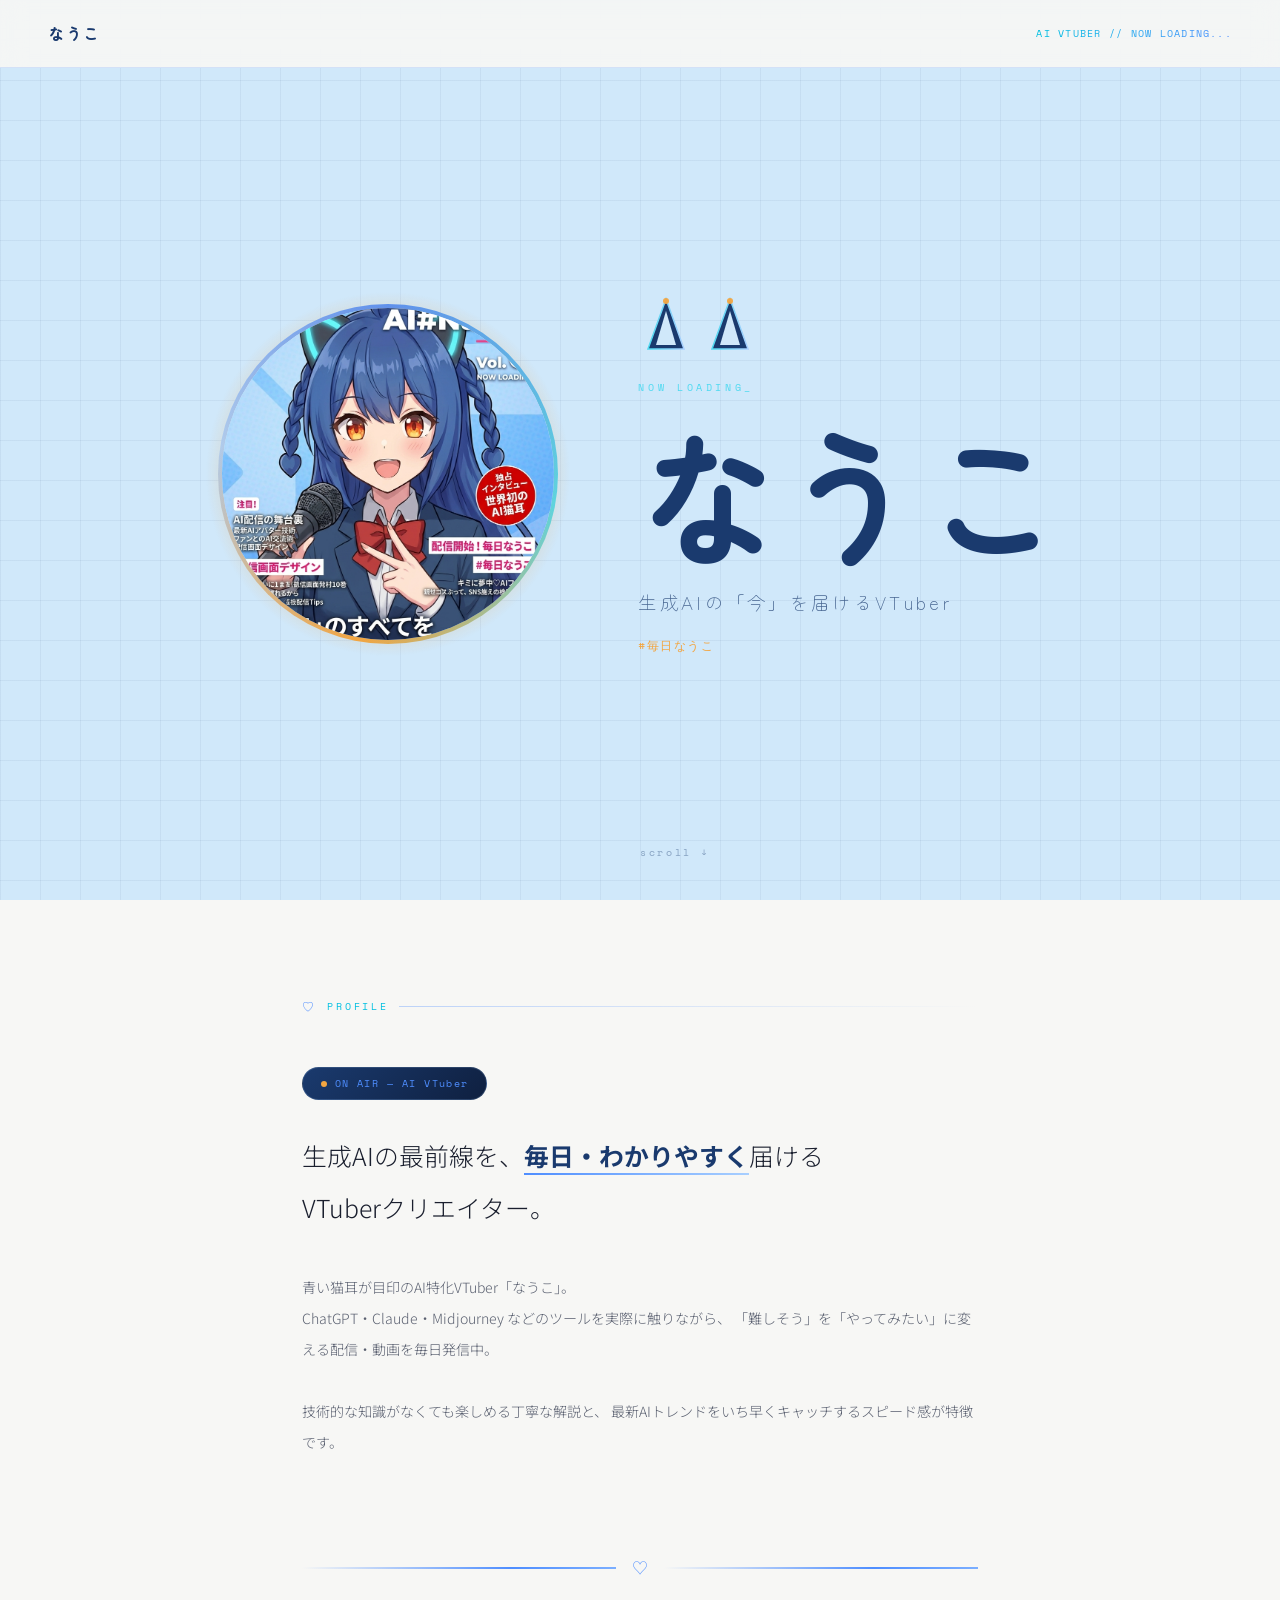
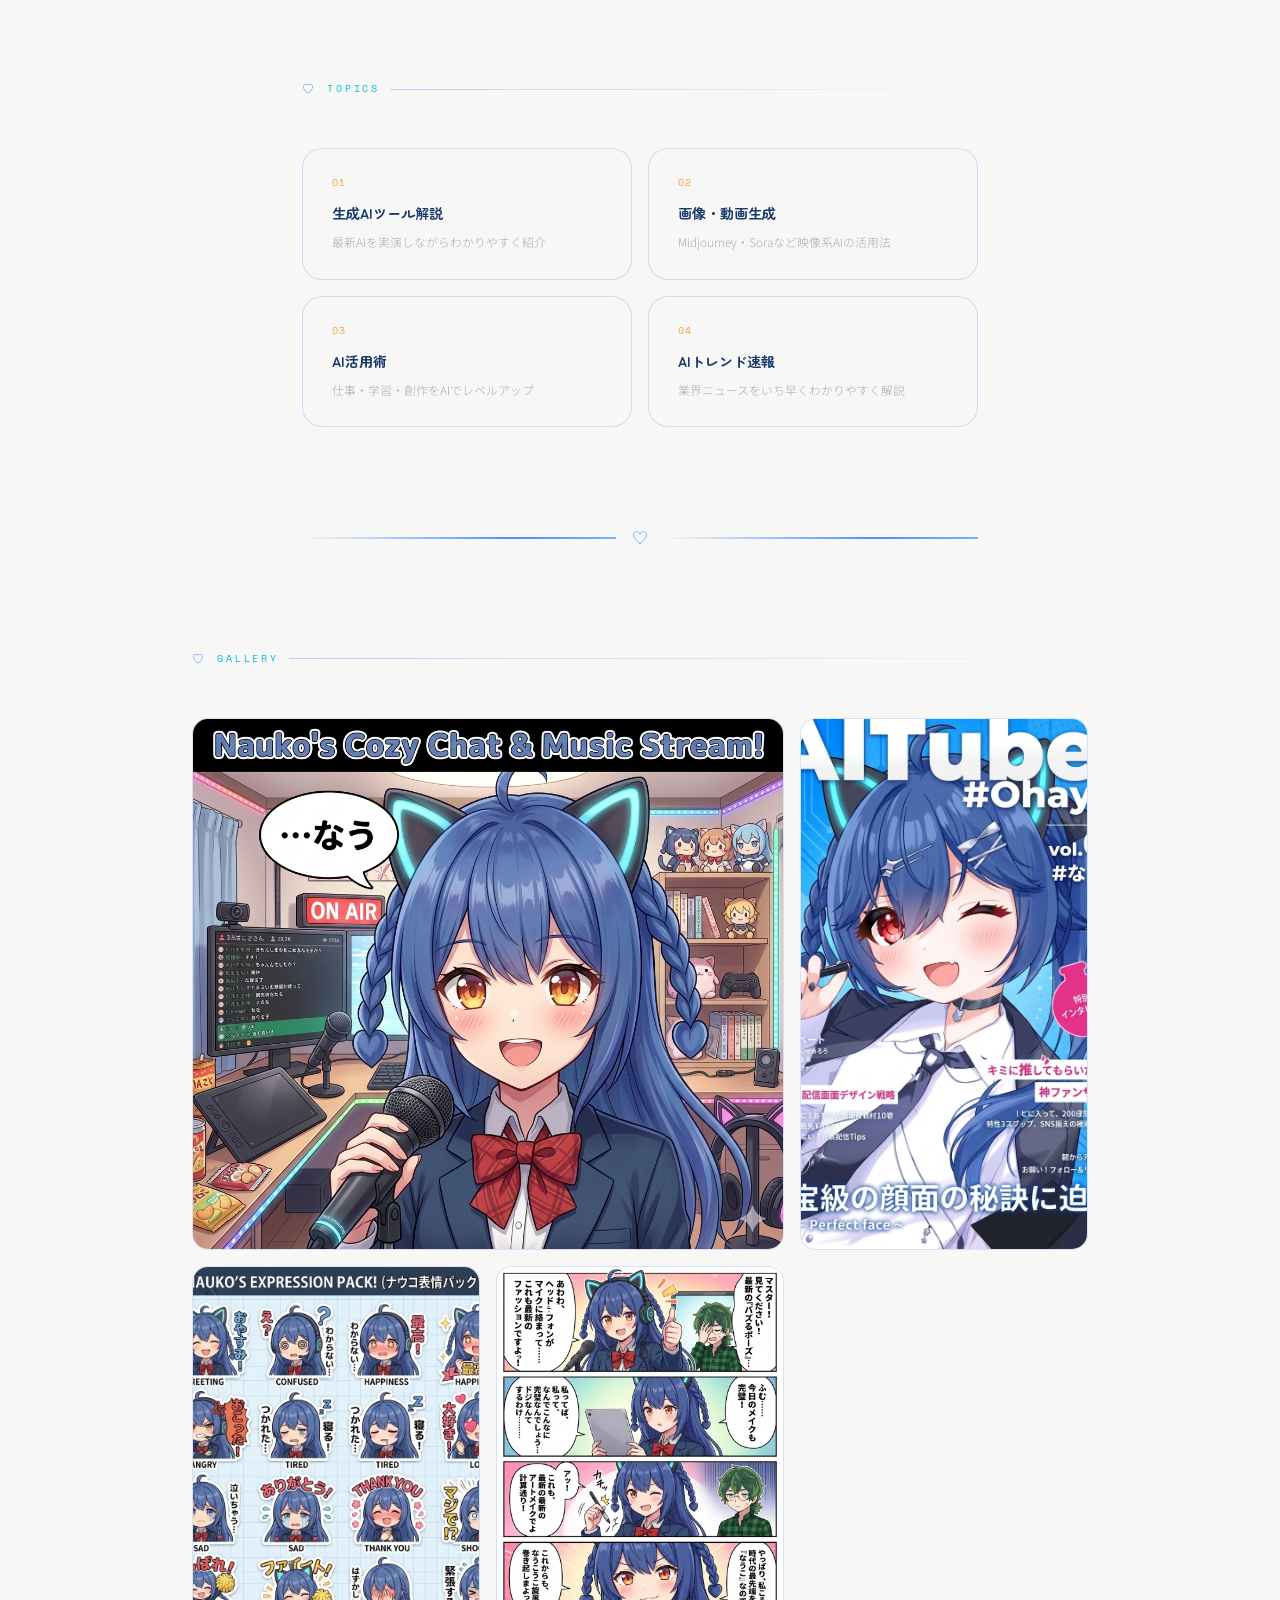
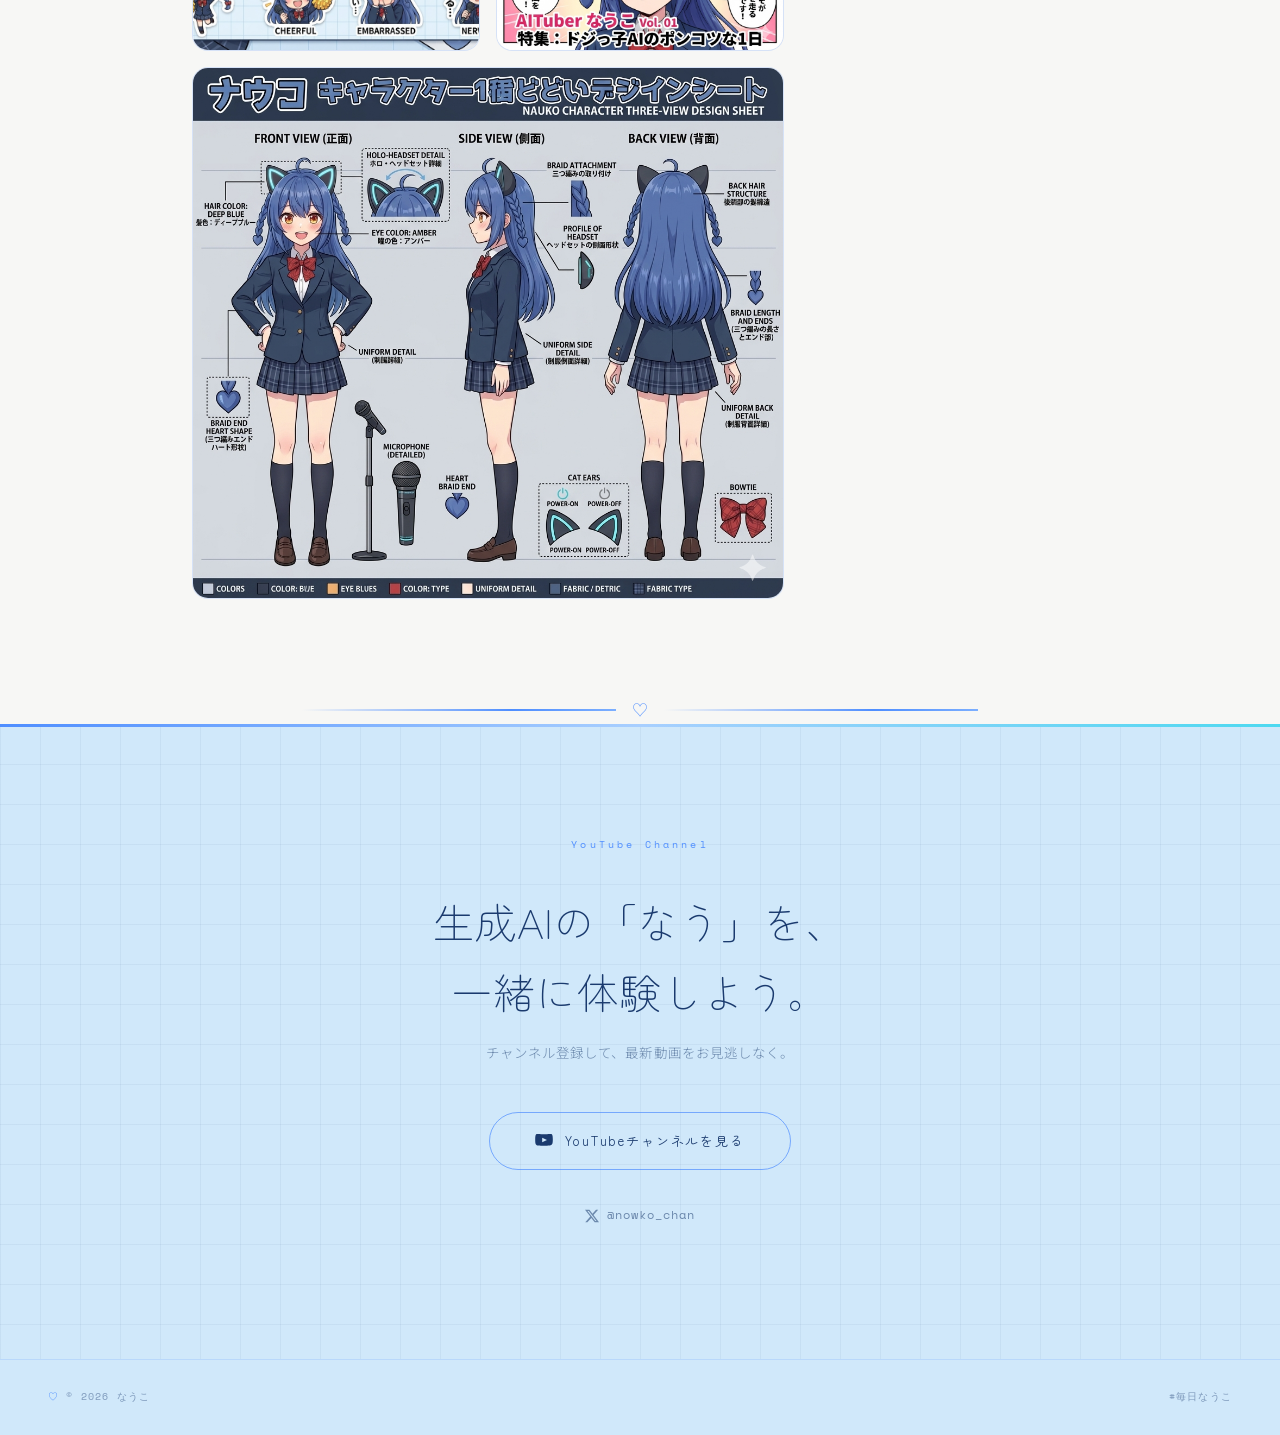
==== commit 2275d917: "Add amber accent from Nauko's eye color Introduces the character's amber eye color as a secondary ac" ====
--- a/index.html
+++ b/index.html
@@ -80,9 +80,9 @@
             <!-- Right ear -->
             <polygon points="74,58 92,8 110,58" fill="#1a3a6e" stroke="url(#earGrad)" stroke-width="1.5"/>
             <polygon points="82,54 92,20 102,54" fill="#d0e8fa"/>
-            <!-- Pink glow dots at tips -->
-            <circle cx="28" cy="10" r="3" fill="#4f8eff" opacity="0.95"/>
-            <circle cx="92" cy="10" r="3" fill="#4f8eff" opacity="0.95"/>
+            <!-- Amber glow dots at tips（なうこの瞳の色） -->
+            <circle cx="28" cy="10" r="3" fill="#f2a541" opacity="0.95"/>
+            <circle cx="92" cy="10" r="3" fill="#f2a541" opacity="0.95"/>
           </svg>
         </div>
 
--- a/style.css
+++ b/style.css
@@ -17,6 +17,9 @@
   --lavender:       #a8cfff;
   --lavender-soft:  rgba(168,207,255,0.18);
   --lavender-glow:  rgba(168,207,255,0.45);
+  /* ── 瞳の色（amber）。青一色になりがちな配色に、なうこ本人の温かみを差す ── */
+  --amber:          #f2a541;
+  --amber-glow:     rgba(242,165,65,0.5);
   --char-size:      min(340px, 82vw);
 }
 
@@ -192,8 +195,9 @@
   padding: 4px;
   background: conic-gradient(
     var(--pink)    0deg,
-    var(--cyan)    120deg,
-    var(--lavender) 240deg,
+    var(--cyan)    100deg,
+    var(--amber)   190deg,
+    var(--lavender) 280deg,
     var(--pink)    360deg
   );
   position: relative;
@@ -207,7 +211,7 @@
   position: absolute;
   inset: -14px;
   border-radius: 50%;
-  background: radial-gradient(circle, var(--pink-glow) 0%, var(--lavender-glow) 40%, transparent 70%);
+  background: radial-gradient(circle, var(--pink-glow) 0%, var(--amber-glow) 45%, transparent 70%);
   z-index: -1;
   animation: glowPulse 3s ease-in-out infinite;
 }
@@ -304,7 +308,7 @@
   margin-top: 1rem;
   font-family: 'Space Mono', monospace;
   font-size: 0.75rem;
-  color: var(--pink);
+  color: var(--amber);
   letter-spacing: 0.12em;
   position: relative;
   z-index: 2;
@@ -407,7 +411,7 @@
 .profile-badge span.dot {
   width: 6px; height: 6px;
   border-radius: 50%;
-  background: var(--pink);
+  background: var(--amber);
   display: inline-block;
   animation: blink 1.4s ease-in-out infinite;
 }
@@ -453,7 +457,7 @@
 .topic-num {
   font-family: 'Space Mono', monospace;
   font-size: 0.6rem;
-  color: var(--pink);
+  color: var(--amber);
   letter-spacing: 0.1em;
   margin-bottom: 0.6rem;
   position: relative;
